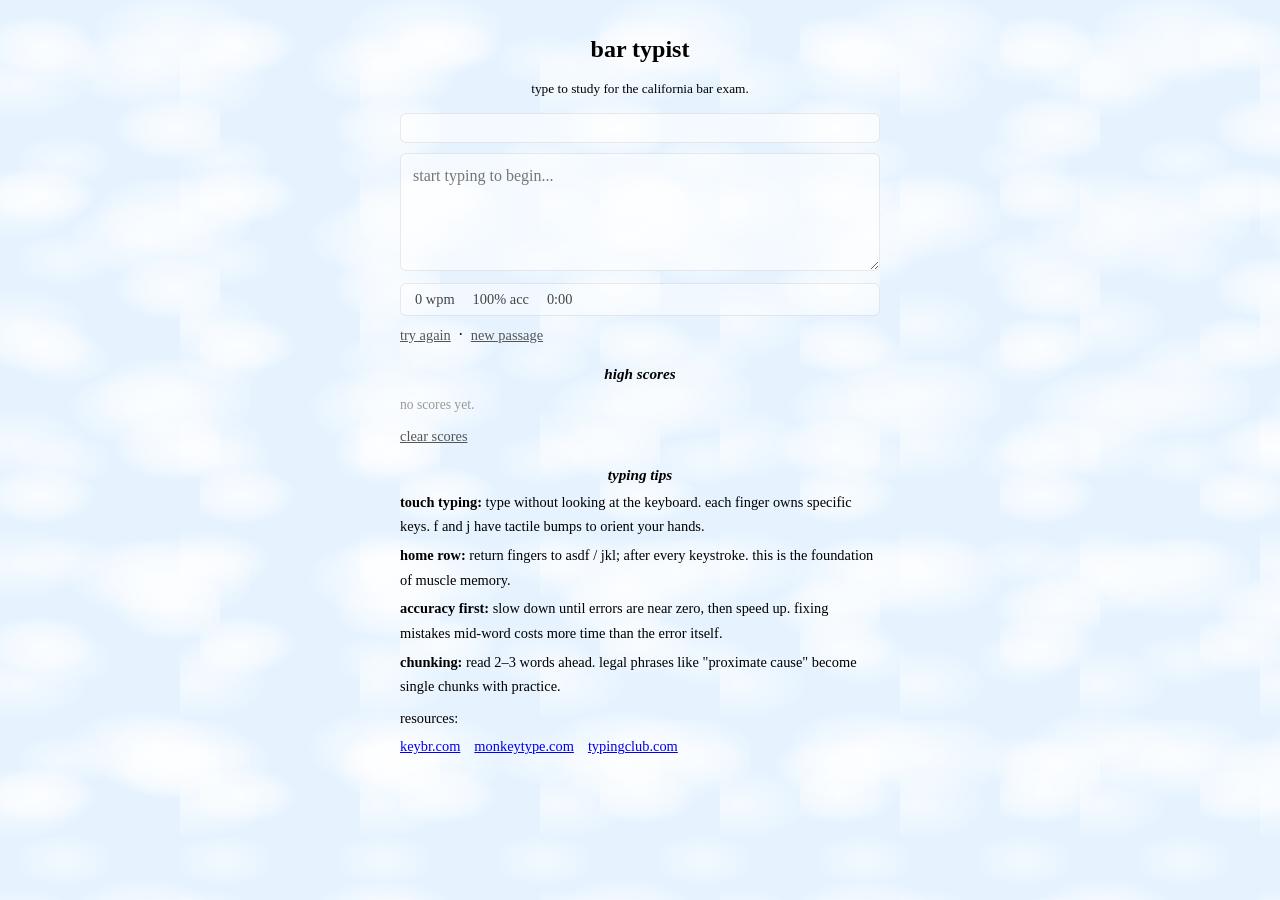
==== bar-typist/index.html @ c51abc01 "feat: add index.html and typist.js for bar-typist Full typing test UI with per-character highlightin" ====
<!DOCTYPE html>
<html lang="en">
<head>
  <meta charset="UTF-8">
  <meta name="viewport" content="width=device-width, initial-scale=1.0">
  <title>bar typist</title>
  <link rel="stylesheet" href="style.css">
</head>
<body>
<center>
  <h1>bar typist</h1>
  <p><small>type to study for the california bar exam.</small></p>

  <!-- section 1: typing test -->
  <div id="test-section">
    <p id="passage-meta" style="font-size:0.82em;color:#666;margin-bottom:6px;text-align:left;"></p>
    <div id="passage-display"></div>
    <textarea id="type-input" rows="4"
      spellcheck="false"
      autocorrect="off"
      autocapitalize="off"
      autocomplete="off"
      placeholder="start typing to begin..."></textarea>
    <div id="live-stats">
      <span id="stat-wpm">0 wpm</span>
      <span id="stat-acc">100% acc</span>
      <span id="stat-time">0:00</span>
    </div>
    <div style="text-align:left;margin-bottom:8px;">
      <button class="btn-link" onclick="tryAgain()">try again</button>
      &nbsp;·&nbsp;
      <button class="btn-link" onclick="newPassage()">new passage</button>
    </div>
  </div>

  <!-- section 2: results -->
  <div id="results-section" class="hidden">
    <div id="results-grid">
      <div class="result-item">
        <span class="result-value" id="res-wpm">—</span>
        <span class="result-label">wpm</span>
      </div>
      <div class="result-item">
        <span class="result-value" id="res-acc">—</span>
        <span class="result-label">accuracy</span>
      </div>
      <div class="result-item">
        <span class="result-value" id="res-time">—</span>
        <span class="result-label">time</span>
      </div>
      <div class="result-item">
        <span class="result-value" id="res-errors">—</span>
        <span class="result-label">errors</span>
      </div>
    </div>
    <div id="feedback-box"></div>
    <div id="score-entry" class="hidden">
      <input type="text" id="score-name" placeholder="your name" maxlength="24">
      <button class="btn-link" onclick="saveScore()">save score</button>
    </div>
    <div style="text-align:left;margin-bottom:8px;">
      <button class="btn-link" onclick="tryAgain()">try again</button>
      &nbsp;·&nbsp;
      <button class="btn-link" onclick="newPassage()">new passage</button>
    </div>
  </div>

  <!-- section 3: high scores -->
  <p class="section-header"><b><i>high scores</i></b></p>
  <div id="scores-list" style="text-align:left;"></div>
  <div style="text-align:left;margin-top:6px;">
    <button class="btn-link" onclick="clearScores()">clear scores</button>
  </div>

  <!-- section 4: typing tips -->
  <p class="section-header"><b><i>typing tips</i></b></p>
  <div style="text-align:left;font-size:0.9em;line-height:1.7;">
    <p style="margin:0.3em 0;">
      <b>touch typing:</b> type without looking at the keyboard. each finger owns specific keys.
      f and j have tactile bumps to orient your hands.
    </p>
    <p style="margin:0.3em 0;">
      <b>home row:</b> return fingers to asdf / jkl; after every keystroke.
      this is the foundation of muscle memory.
    </p>
    <p style="margin:0.3em 0;">
      <b>accuracy first:</b> slow down until errors are near zero, then speed up.
      fixing mistakes mid-word costs more time than the error itself.
    </p>
    <p style="margin:0.3em 0;">
      <b>chunking:</b> read 2–3 words ahead. legal phrases like "proximate cause"
      become single chunks with practice.
    </p>
    <p style="margin:0.5em 0 0.2em;">resources:</p>
    <div class="resource-row">
      <a href="https://www.keybr.com" target="_blank" rel="noopener">keybr.com</a>
      <a href="https://monkeytype.com" target="_blank" rel="noopener">monkeytype.com</a>
      <a href="https://www.typingclub.com" target="_blank" rel="noopener">typingclub.com</a>
    </div>
  </div>
</center>

<script src="passages.js"></script>
<script src="typist.js"></script>
</body>
</html>
---- bar-typist/style.css ----
body {
    background-color: #e6f3ff;
    background-image:
        radial-gradient(ellipse 80px 40px at 20% 30%, rgba(255,255,255,0.8) 0%, rgba(255,255,255,0.4) 50%, transparent 70%),
        radial-gradient(ellipse 120px 60px at 70% 20%, rgba(255,255,255,0.7) 0%, rgba(255,255,255,0.3) 50%, transparent 70%),
        radial-gradient(ellipse 100px 50px at 10% 70%, rgba(255,255,255,0.6) 0%, rgba(255,255,255,0.2) 50%, transparent 70%),
        radial-gradient(ellipse 90px 45px at 80% 80%, rgba(255,255,255,0.8) 0%, rgba(255,255,255,0.4) 50%, transparent 70%),
        radial-gradient(ellipse 70px 35px at 40% 60%, rgba(255,255,255,0.5) 0%, rgba(255,255,255,0.2) 50%, transparent 70%),
        radial-gradient(ellipse 110px 55px at 60% 40%, rgba(255,255,255,0.7) 0%, rgba(255,255,255,0.3) 50%, transparent 70%);
    background-size: 200px 150px, 250px 180px, 180px 120px, 220px 160px, 160px 100px, 240px 170px;
    font-family: inherit;
    margin: 0;
    padding: 20px;
}

center { max-width: 480px; margin: 0 auto; }
h1 { font-size: 1.5em; margin-bottom: 0.3em; }

#passage-display {
    background: rgba(255,255,255,0.55);
    border: 1px solid rgba(0,0,0,0.08);
    border-radius: 6px;
    padding: 14px 16px;
    font-size: 1.05em;
    line-height: 1.65;
    text-align: left;
    margin-bottom: 10px;
    word-break: break-word;
}

#type-input {
    width: 100%;
    box-sizing: border-box;
    background: rgba(255,255,255,0.55);
    border: 1px solid rgba(0,0,0,0.08);
    border-radius: 6px;
    padding: 10px 12px;
    font-size: 1em;
    line-height: 1.5;
    resize: vertical;
    outline: none;
    font-family: inherit;
    margin-bottom: 8px;
}

#type-input:focus {
    border-color: rgba(0,0,0,0.18);
    background: rgba(255,255,255,0.75);
}

#live-stats {
    background: rgba(255,255,255,0.45);
    border: 1px solid rgba(0,0,0,0.08);
    border-radius: 6px;
    padding: 7px 14px;
    font-size: 0.9em;
    color: #444;
    margin-bottom: 10px;
    display: flex;
    gap: 18px;
}

#results-grid {
    display: grid;
    grid-template-columns: 1fr 1fr;
    gap: 8px;
    margin-bottom: 10px;
}

.result-item {
    background: rgba(255,255,255,0.55);
    border: 1px solid rgba(0,0,0,0.08);
    border-radius: 6px;
    padding: 12px 14px;
    text-align: center;
}

.result-value {
    font-size: 1.6em;
    font-weight: bold;
    display: block;
}

.result-label {
    font-size: 0.8em;
    color: #666;
    display: block;
    margin-top: 2px;
}

#feedback-box {
    background: rgba(255,255,255,0.45);
    border: 1px solid rgba(0,0,0,0.08);
    border-radius: 6px;
    padding: 10px 14px;
    font-size: 0.92em;
    color: #444;
    margin-bottom: 10px;
    text-align: left;
}

#score-entry {
    background: rgba(255,255,255,0.45);
    border: 1px solid rgba(0,0,0,0.08);
    border-radius: 6px;
    padding: 10px 14px;
    margin-bottom: 10px;
    display: flex;
    gap: 8px;
    align-items: center;
}

#score-entry input {
    flex: 1;
    background: rgba(255,255,255,0.7);
    border: 1px solid rgba(0,0,0,0.08);
    border-radius: 4px;
    padding: 6px 10px;
    font-size: 0.95em;
    font-family: inherit;
    outline: none;
}

#score-entry input:focus {
    border-color: rgba(0,0,0,0.2);
}

.score-row {
    display: flex;
    align-items: baseline;
    gap: 8px;
    padding: 5px 0;
    border-bottom: 1px solid rgba(0,0,0,0.05);
    font-size: 0.9em;
}

.score-rank {
    color: #888;
    min-width: 22px;
    font-size: 0.85em;
}

.score-wpm {
    font-weight: bold;
    min-width: 52px;
}

.score-detail {
    color: #666;
    font-size: 0.85em;
}

.resource-row {
    display: flex;
    gap: 14px;
    flex-wrap: wrap;
    margin-top: 4px;
}

.btn-link {
    background: none;
    border: none;
    padding: 0;
    font-size: 0.9em;
    color: #555;
    cursor: pointer;
    text-decoration: underline;
    font-family: inherit;
}

.btn-link:hover {
    color: #222;
}

.section-header {
    margin-top: 1.4em;
    margin-bottom: 0.4em;
    font-size: 0.95em;
}

/* Character coloring */
.char-pending { color: #aaa; }
.char-correct { color: #222; }
.char-error   { color: #c0392b; background: rgba(192,57,43,0.12); border-radius: 2px; }
.char-cursor  { border-left: 2px solid #555; margin-left: -1px; }

.hidden { display: none; }
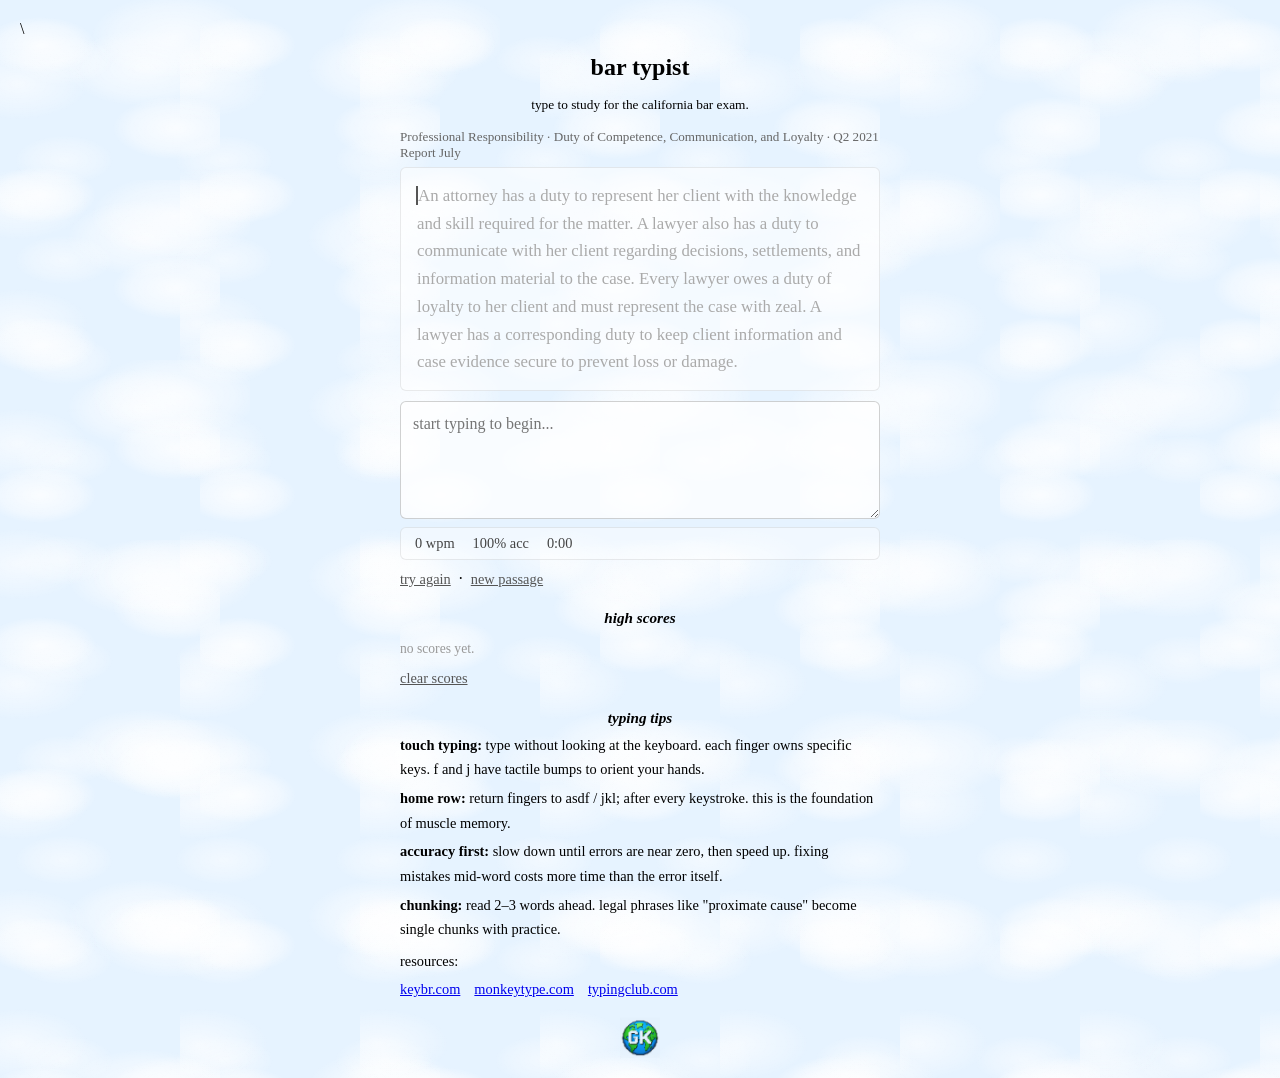
==== commit 2da52805: "Update index.html" ====
--- a/bar-typist/index.html
+++ b/bar-typist/index.html
@@ -1,8 +1,13 @@
-<!DOCTYPE html>
+\<!DOCTYPE html>
 <html lang="en">
 <head>
   <meta charset="UTF-8">
   <meta name="viewport" content="width=device-width, initial-scale=1.0">
+  <link rel="apple-touch-icon" sizes="180x180" href="/favicon_io/apple-touch-icon.png">
+  <link rel="icon" type="image/png" sizes="32x32" href="/favicon_io/favicon-32x32.png">
+  <link rel="icon" type="image/png" sizes="16x16" href="/favicon_io/favicon-16x16.png">
+  <link rel="shortcut icon" href="/favicon_io/favicon.ico">
+  
   <title>bar typist</title>
   <link rel="stylesheet" href="style.css">
 </head>
@@ -11,7 +16,6 @@
   <h1>bar typist</h1>
   <p><small>type to study for the california bar exam.</small></p>
 
-  <!-- section 1: typing test -->
   <div id="test-section">
     <p id="passage-meta" style="font-size:0.82em;color:#666;margin-bottom:6px;text-align:left;"></p>
     <div id="passage-display"></div>
@@ -33,7 +37,6 @@
     </div>
   </div>
 
-  <!-- section 2: results -->
   <div id="results-section" class="hidden">
     <div id="results-grid">
       <div class="result-item">
@@ -65,14 +68,12 @@
     </div>
   </div>
 
-  <!-- section 3: high scores -->
   <p class="section-header"><b><i>high scores</i></b></p>
   <div id="scores-list" style="text-align:left;"></div>
   <div style="text-align:left;margin-top:6px;">
     <button class="btn-link" onclick="clearScores()">clear scores</button>
   </div>
 
-  <!-- section 4: typing tips -->
   <p class="section-header"><b><i>typing tips</i></b></p>
   <div style="text-align:left;font-size:0.9em;line-height:1.7;">
     <p style="margin:0.3em 0;">
@@ -98,6 +99,8 @@
       <a href="https://www.typingclub.com" target="_blank" rel="noopener">typingclub.com</a>
     </div>
   </div>
+
+  <p><img src="/favicon_io/apple-touch-icon.png" width="40" height="40" alt="logo" style="mix-blend-mode: multiply;"></p>
 </center>
 
 <script src="passages.js"></script>
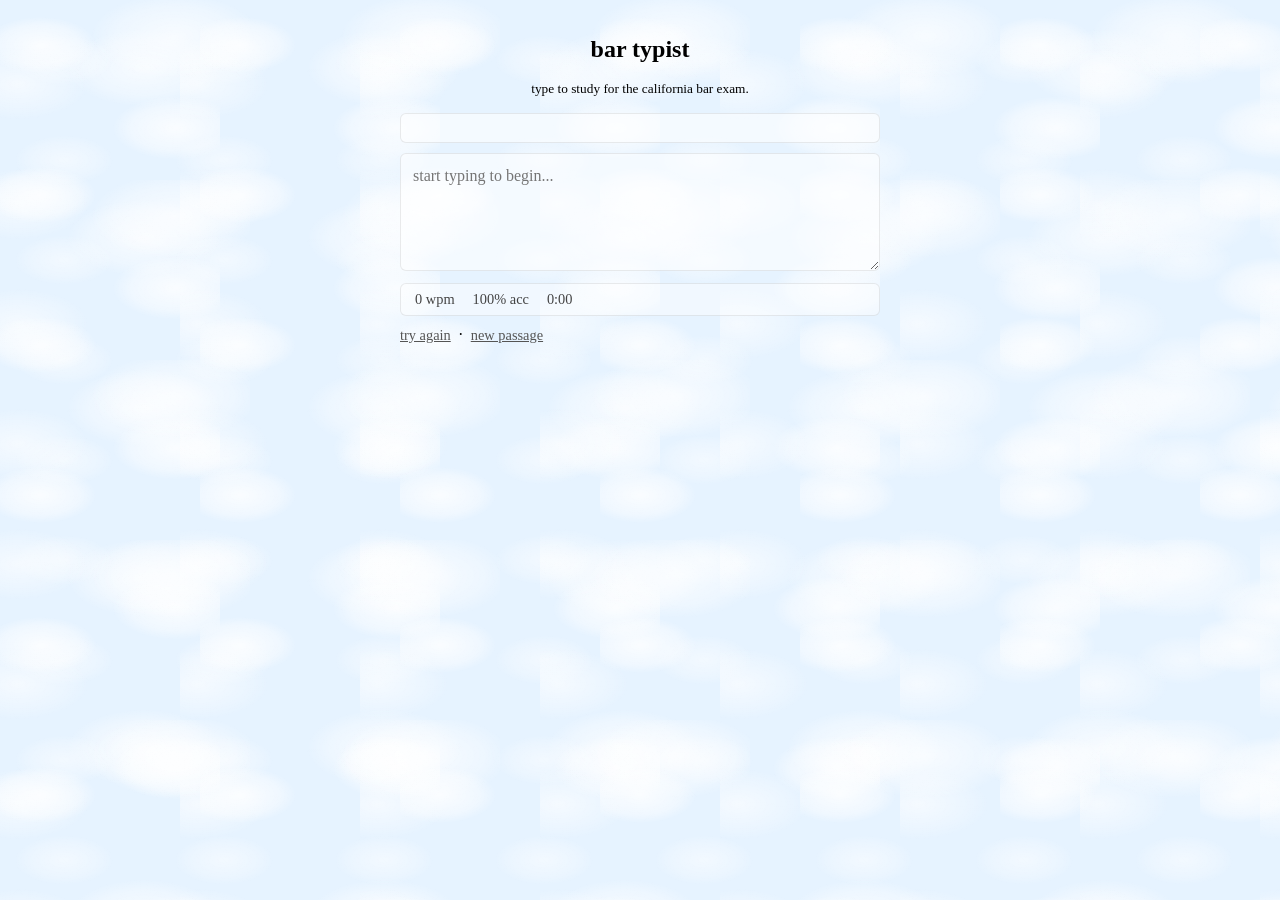
==== commit 1edbee92: "Update index.html" ====
--- a/bar-typist/index.html
+++ b/bar-typist/index.html
@@ -1,12 +1,12 @@
-\<!DOCTYPE html>
+<!DOCTYPE html>
 <html lang="en">
 <head>
   <meta charset="UTF-8">
   <meta name="viewport" content="width=device-width, initial-scale=1.0">
-  <link rel="apple-touch-icon" sizes="180x180" href="/favicon_io/apple-touch-icon.png">
-  <link rel="icon" type="image/png" sizes="32x32" href="/favicon_io/favicon-32x32.png">
-  <link rel="icon" type="image/png" sizes="16x16" href="/favicon_io/favicon-16x16.png">
-  <link rel="shortcut icon" href="/favicon_io/favicon.ico">
+  <link rel="apple-touch-icon" sizes="180x180" href="../favicon_io/apple-touch-icon.png">
+  <link rel="icon" type="image/png" sizes="32x32" href="../favicon_io/favicon-32x32.png">
+  <link rel="icon" type="image/png" sizes="16x16" href="../favicon_io/favicon-16x16.png">
+  <link rel="shortcut icon" href="../favicon_io/favicon.ico">
   
   <title>bar typist</title>
   <link rel="stylesheet" href="style.css">
@@ -48,62 +48,4 @@
         <span class="result-label">accuracy</span>
       </div>
       <div class="result-item">
-        <span class="result-value" id="res-time">—</span>
-        <span class="result-label">time</span>
-      </div>
-      <div class="result-item">
-        <span class="result-value" id="res-errors">—</span>
-        <span class="result-label">errors</span>
-      </div>
-    </div>
-    <div id="feedback-box"></div>
-    <div id="score-entry" class="hidden">
-      <input type="text" id="score-name" placeholder="your name" maxlength="24">
-      <button class="btn-link" onclick="saveScore()">save score</button>
-    </div>
-    <div style="text-align:left;margin-bottom:8px;">
-      <button class="btn-link" onclick="tryAgain()">try again</button>
-      &nbsp;·&nbsp;
-      <button class="btn-link" onclick="newPassage()">new passage</button>
-    </div>
-  </div>
-
-  <p class="section-header"><b><i>high scores</i></b></p>
-  <div id="scores-list" style="text-align:left;"></div>
-  <div style="text-align:left;margin-top:6px;">
-    <button class="btn-link" onclick="clearScores()">clear scores</button>
-  </div>
-
-  <p class="section-header"><b><i>typing tips</i></b></p>
-  <div style="text-align:left;font-size:0.9em;line-height:1.7;">
-    <p style="margin:0.3em 0;">
-      <b>touch typing:</b> type without looking at the keyboard. each finger owns specific keys.
-      f and j have tactile bumps to orient your hands.
-    </p>
-    <p style="margin:0.3em 0;">
-      <b>home row:</b> return fingers to asdf / jkl; after every keystroke.
-      this is the foundation of muscle memory.
-    </p>
-    <p style="margin:0.3em 0;">
-      <b>accuracy first:</b> slow down until errors are near zero, then speed up.
-      fixing mistakes mid-word costs more time than the error itself.
-    </p>
-    <p style="margin:0.3em 0;">
-      <b>chunking:</b> read 2–3 words ahead. legal phrases like "proximate cause"
-      become single chunks with practice.
-    </p>
-    <p style="margin:0.5em 0 0.2em;">resources:</p>
-    <div class="resource-row">
-      <a href="https://www.keybr.com" target="_blank" rel="noopener">keybr.com</a>
-      <a href="https://monkeytype.com" target="_blank" rel="noopener">monkeytype.com</a>
-      <a href="https://www.typingclub.com" target="_blank" rel="noopener">typingclub.com</a>
-    </div>
-  </div>
-
-  <p><img src="/favicon_io/apple-touch-icon.png" width="40" height="40" alt="logo" style="mix-blend-mode: multiply;"></p>
-</center>
-
-<script src="passages.js"></script>
-<script src="typist.js"></script>
-</body>
-</html>
+        <span class="result-value" id="res-
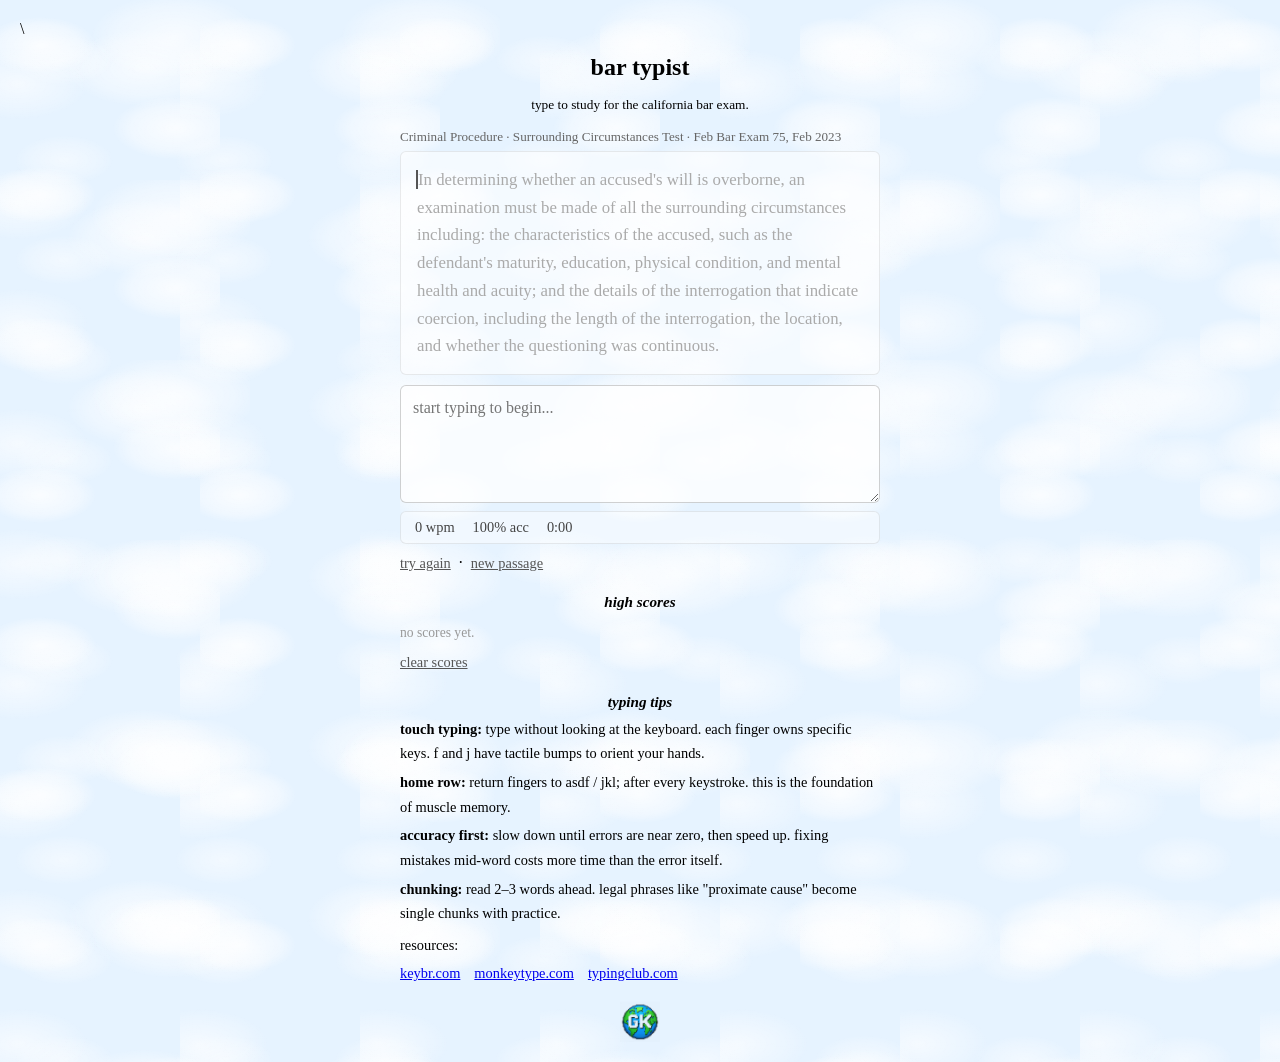
==== commit 27291fcb: "fix: add name attribute to textarea to resolve browser form warning https://claude.ai/code/session_0" ====
--- a/bar-typist/index.html
+++ b/bar-typist/index.html
@@ -1,12 +1,12 @@
-<!DOCTYPE html>
+\<!DOCTYPE html>
 <html lang="en">
 <head>
   <meta charset="UTF-8">
   <meta name="viewport" content="width=device-width, initial-scale=1.0">
-  <link rel="apple-touch-icon" sizes="180x180" href="../favicon_io/apple-touch-icon.png">
-  <link rel="icon" type="image/png" sizes="32x32" href="../favicon_io/favicon-32x32.png">
-  <link rel="icon" type="image/png" sizes="16x16" href="../favicon_io/favicon-16x16.png">
-  <link rel="shortcut icon" href="../favicon_io/favicon.ico">
+  <link rel="apple-touch-icon" sizes="180x180" href="/favicon_io/apple-touch-icon.png">
+  <link rel="icon" type="image/png" sizes="32x32" href="/favicon_io/favicon-32x32.png">
+  <link rel="icon" type="image/png" sizes="16x16" href="/favicon_io/favicon-16x16.png">
+  <link rel="shortcut icon" href="/favicon_io/favicon.ico">
   
   <title>bar typist</title>
   <link rel="stylesheet" href="style.css">
@@ -19,7 +19,7 @@
   <div id="test-section">
     <p id="passage-meta" style="font-size:0.82em;color:#666;margin-bottom:6px;text-align:left;"></p>
     <div id="passage-display"></div>
-    <textarea id="type-input" rows="4"
+    <textarea id="type-input" name="type-input" rows="4"
       spellcheck="false"
       autocorrect="off"
       autocapitalize="off"
@@ -48,4 +48,62 @@
         <span class="result-label">accuracy</span>
       </div>
       <div class="result-item">
-        <span class="result-value" id="res-
+        <span class="result-value" id="res-time">—</span>
+        <span class="result-label">time</span>
+      </div>
+      <div class="result-item">
+        <span class="result-value" id="res-errors">—</span>
+        <span class="result-label">errors</span>
+      </div>
+    </div>
+    <div id="feedback-box"></div>
+    <div id="score-entry" class="hidden">
+      <input type="text" id="score-name" placeholder="your name" maxlength="24">
+      <button class="btn-link" onclick="saveScore()">save score</button>
+    </div>
+    <div style="text-align:left;margin-bottom:8px;">
+      <button class="btn-link" onclick="tryAgain()">try again</button>
+      &nbsp;·&nbsp;
+      <button class="btn-link" onclick="newPassage()">new passage</button>
+    </div>
+  </div>
+
+  <p class="section-header"><b><i>high scores</i></b></p>
+  <div id="scores-list" style="text-align:left;"></div>
+  <div style="text-align:left;margin-top:6px;">
+    <button class="btn-link" onclick="clearScores()">clear scores</button>
+  </div>
+
+  <p class="section-header"><b><i>typing tips</i></b></p>
+  <div style="text-align:left;font-size:0.9em;line-height:1.7;">
+    <p style="margin:0.3em 0;">
+      <b>touch typing:</b> type without looking at the keyboard. each finger owns specific keys.
+      f and j have tactile bumps to orient your hands.
+    </p>
+    <p style="margin:0.3em 0;">
+      <b>home row:</b> return fingers to asdf / jkl; after every keystroke.
+      this is the foundation of muscle memory.
+    </p>
+    <p style="margin:0.3em 0;">
+      <b>accuracy first:</b> slow down until errors are near zero, then speed up.
+      fixing mistakes mid-word costs more time than the error itself.
+    </p>
+    <p style="margin:0.3em 0;">
+      <b>chunking:</b> read 2–3 words ahead. legal phrases like "proximate cause"
+      become single chunks with practice.
+    </p>
+    <p style="margin:0.5em 0 0.2em;">resources:</p>
+    <div class="resource-row">
+      <a href="https://www.keybr.com" target="_blank" rel="noopener">keybr.com</a>
+      <a href="https://monkeytype.com" target="_blank" rel="noopener">monkeytype.com</a>
+      <a href="https://www.typingclub.com" target="_blank" rel="noopener">typingclub.com</a>
+    </div>
+  </div>
+
+  <p><img src="/favicon_io/apple-touch-icon.png" width="40" height="40" alt="logo" style="mix-blend-mode: multiply;"></p>
+</center>
+
+<script src="passages.js"></script>
+<script src="typist.js"></script>
+</body>
+</html>
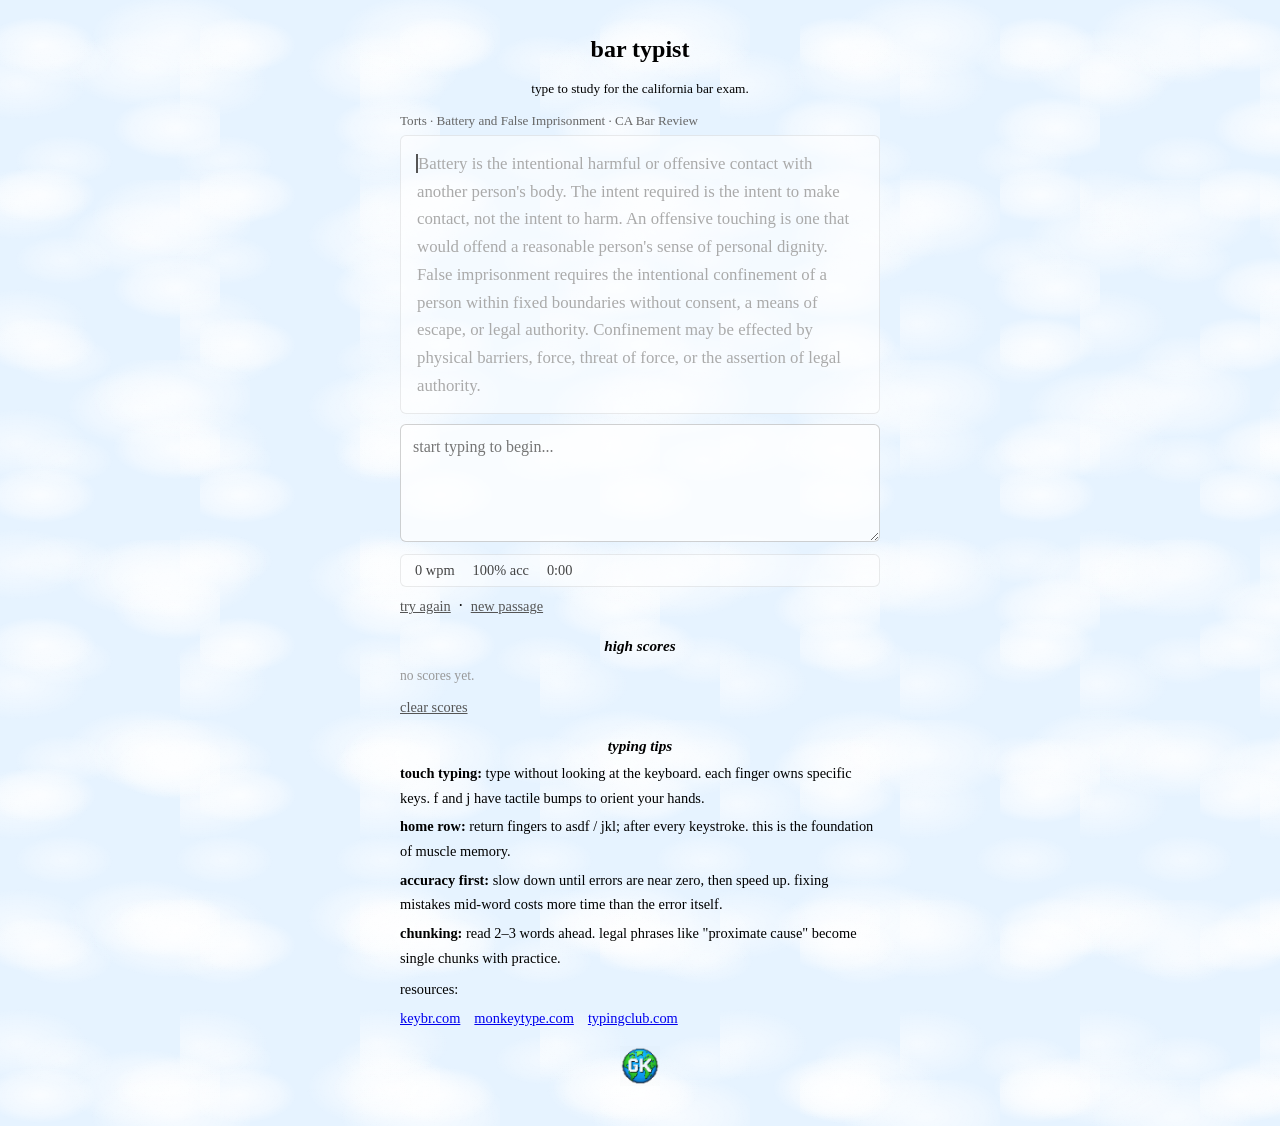
==== commit 1df16401: "fix: restore valid DOCTYPE and fix favicon paths for GitHub Pages - Backslash before <!DOCTYPE html>" ====
--- a/bar-typist/index.html
+++ b/bar-typist/index.html
@@ -1,12 +1,12 @@
-\<!DOCTYPE html>
+<!DOCTYPE html>
 <html lang="en">
 <head>
   <meta charset="UTF-8">
   <meta name="viewport" content="width=device-width, initial-scale=1.0">
-  <link rel="apple-touch-icon" sizes="180x180" href="/favicon_io/apple-touch-icon.png">
-  <link rel="icon" type="image/png" sizes="32x32" href="/favicon_io/favicon-32x32.png">
-  <link rel="icon" type="image/png" sizes="16x16" href="/favicon_io/favicon-16x16.png">
-  <link rel="shortcut icon" href="/favicon_io/favicon.ico">
+  <link rel="apple-touch-icon" sizes="180x180" href="../favicon_io/apple-touch-icon.png">
+  <link rel="icon" type="image/png" sizes="32x32" href="../favicon_io/favicon-32x32.png">
+  <link rel="icon" type="image/png" sizes="16x16" href="../favicon_io/favicon-16x16.png">
+  <link rel="shortcut icon" href="../favicon_io/favicon.ico">
   
   <title>bar typist</title>
   <link rel="stylesheet" href="style.css">
@@ -100,7 +100,7 @@
     </div>
   </div>
 
-  <p><img src="/favicon_io/apple-touch-icon.png" width="40" height="40" alt="logo" style="mix-blend-mode: multiply;"></p>
+  <p><img src="../favicon_io/apple-touch-icon.png" width="40" height="40" alt="logo" style="mix-blend-mode: multiply;"></p>
 </center>
 
 <script src="passages.js"></script>
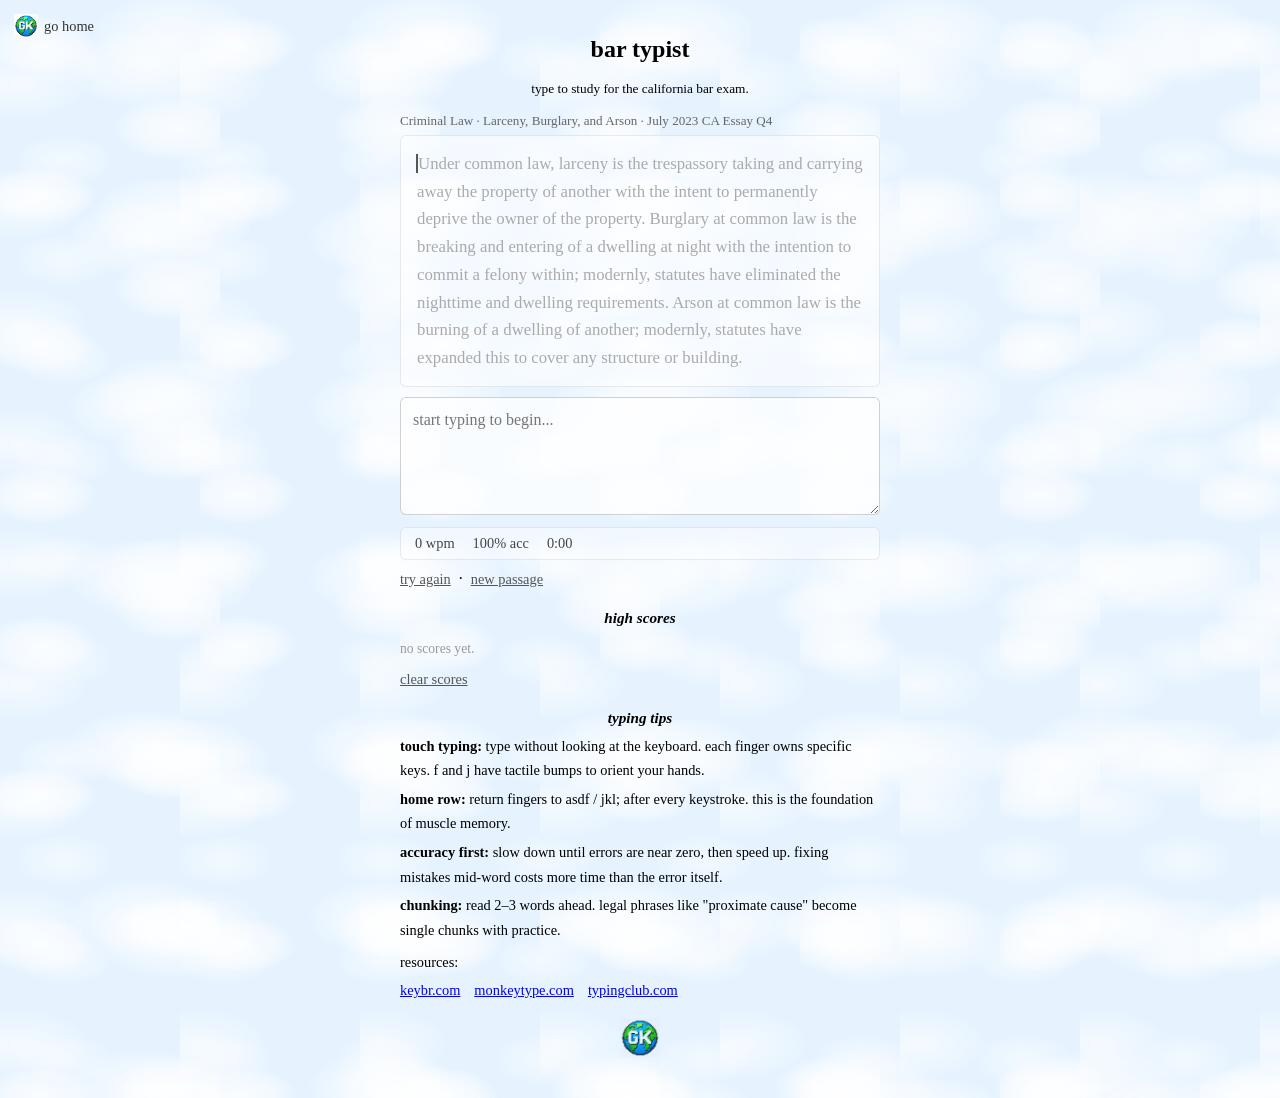
==== commit 605ad3cb: "feat: add go-home corner link and fix bottom logo - Fixed-position top-left link with apple-touch-ic" ====
--- a/bar-typist/index.html
+++ b/bar-typist/index.html
@@ -12,6 +12,10 @@
   <link rel="stylesheet" href="style.css">
 </head>
 <body>
+<a href="https://gracekantrow.com" style="position:fixed;top:14px;left:14px;display:flex;align-items:center;gap:6px;text-decoration:none;color:#333;font-family:'Times New Roman',Times,serif;font-size:0.9em;z-index:100;">
+  <img src="../favicon_io/apple-touch-icon.png" width="24" height="24" alt="globe" style="mix-blend-mode:multiply;">
+  go home
+</a>
 <center>
   <h1>bar typist</h1>
   <p><small>type to study for the california bar exam.</small></p>
